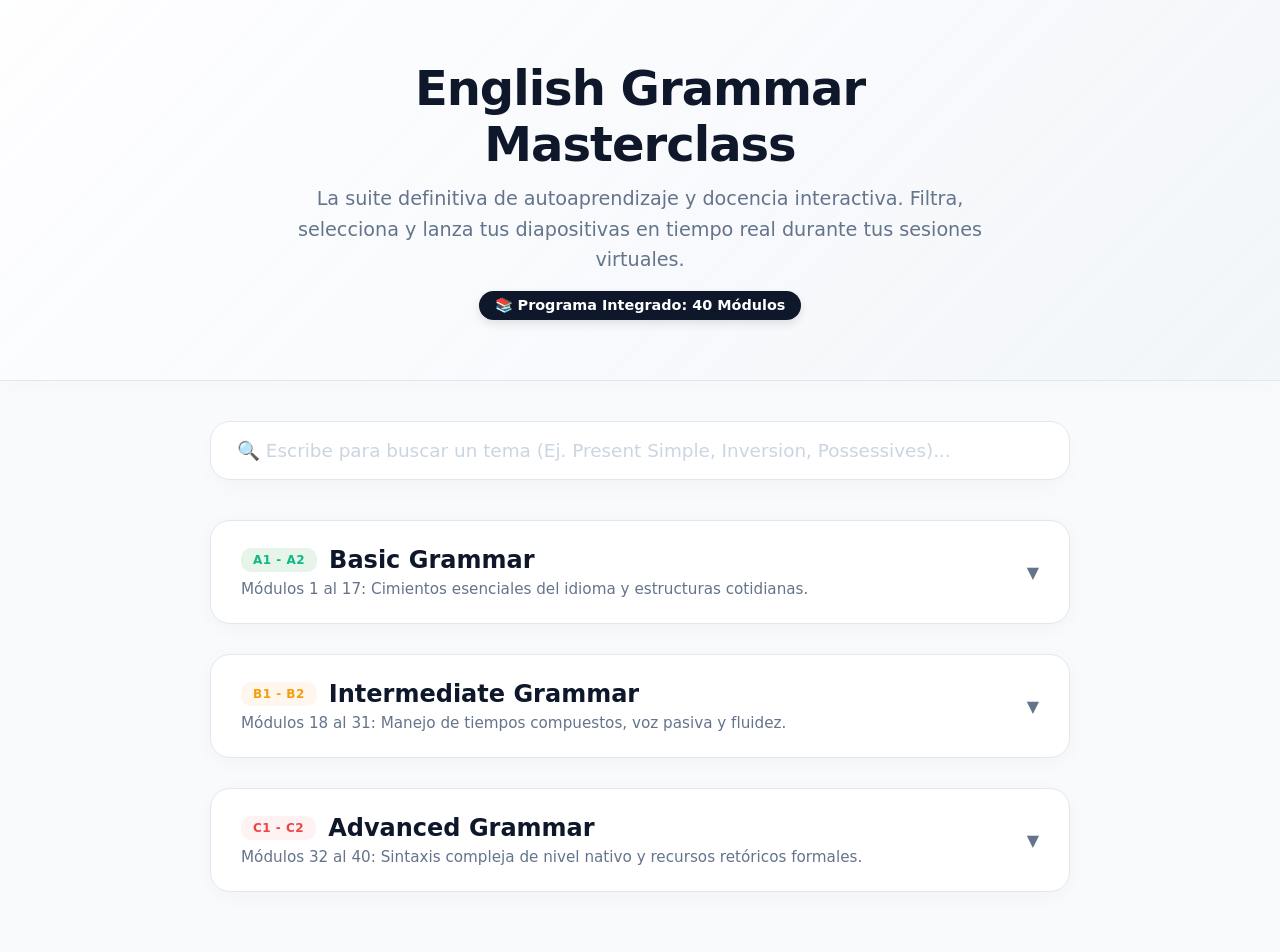
==== index.html @ cd83490f "Add files via upload" ====
<!DOCTYPE html>
<html lang="es">
<head>
  <meta charset="UTF-8">
  <meta name="viewport" content="width=device-width, initial-scale=1.0">
  <title>English Grammar Hub - Light UX Premium</title>
  <style>
    :root {
      --bg-body: #f8fafc;       /* Gris lino ultra claro */
      --bg-white: #ffffff;      /* Blanco puro */
      --text-main: #0f172a;     /* Azul noche profundo */
      --text-muted: #64748b;    /* Gris slate secundario */
      --accent-basic: #10b981;  /* Esmeralda */
      --accent-inter: #f59e0b;  /* Ámbar */
      --accent-advanced: #ef4444;/* Carmín */
      --border-color: #e2e8f0;  /* Separadores */
      --font: 'Segoe UI', system-ui, -apple-system, sans-serif;
      --radius-lg: 20px;
      --radius-sm: 10px;
      --transition: all 0.25s cubic-bezier(0.4, 0, 0.2, 1);
    }

    * { box-sizing: border-box; margin: 0; padding: 0; }
    body { 
      font-family: var(--font); 
      background-color: var(--bg-body); 
      color: var(--text-main); 
      padding-bottom: 60px;
      min-height: 100vh;
    }

    /* ---- HERO BANNER MODERNO ---- */
    .hero-banner {
      width: 100%;
      background: linear-gradient(135deg, rgba(255,255,255,0.9), rgba(241,245,249,0.8)), url('https://images.unsplash.com/photo-1456513080510-7bf3a84b82f8?q=80&w=1200') center/cover;
      padding: 60px 20px;
      display: flex;
      flex-direction: column;
      align-items: center;
      text-align: center;
      border-bottom: 1px solid var(--border-color);
      box-shadow: 0 4px 20px rgba(15, 23, 42, 0.02);
      margin-bottom: 40px;
    }
    .hero-content { max-width: 750px; position: relative; }
    .hero-content h1 { font-size: 3rem; font-weight: 800; color: #0f172a; letter-spacing: -1px; margin-bottom: 12px; }
    .hero-content p { color: var(--text-muted); font-size: 1.2rem; line-height: 1.6; }

    /* Contador de módulos */
    .badge-counter {
      display: inline-block;
      margin-top: 15px;
      background-color: var(--text-main);
      color: white;
      padding: 6px 16px;
      border-radius: 50px;
      font-size: 0.9rem;
      font-weight: 700;
      box-shadow: 0 4px 10px rgba(0,0,0,0.1);
    }
    
    /* ---- CAJA DE BÚSQUEDA UX ---- */
    .search-container { width: 100%; max-width: 900px; margin: 0 auto 40px auto; padding: 0 20px; }
    .search-input { 
      width: 100%; 
      padding: 18px 26px; 
      font-size: 1.15rem; 
      background-color: var(--bg-white); 
      border: 1px solid var(--border-color); 
      border-radius: var(--radius-lg); 
      color: var(--text-main); 
      font-family: var(--font); 
      transition: var(--transition); 
      box-shadow: 0 10px 25px -5px rgba(15, 23, 42, 0.03); 
    }
    .search-input:focus { 
      outline: none; 
      border-color: #2563eb; 
      box-shadow: 0 12px 30px -5px rgba(37, 99, 235, 0.15); 
    }
    .search-input::placeholder { color: #cbd5e1; }

    .hub-container { width: 100%; max-width: 900px; margin: 0 auto; padding: 0 20px; display: flex; flex-direction: column; gap: 30px; }
    
    /* ---- ACORDEONES PREMIUM ---- */
    .nivel-bloque { 
      background-color: var(--bg-white); 
      border-radius: var(--radius-lg); 
      overflow: hidden; 
      box-shadow: 0 4px 20px rgba(15, 23, 42, 0.03); 
      border: 1px solid var(--border-color); 
      transition: var(--transition); 
    }
    .nivel-bloque.hidden { display: none; }
    
    .nivel-header { padding: 25px 30px; cursor: pointer; display: flex; justify-content: space-between; align-items: center; user-select: none; }
    .nivel-header:hover { background-color: #fafafa; }
    
    .nivel-info h2 { font-size: 1.5rem; font-weight: 700; display: flex; align-items: center; gap: 12px; color: #0f172a; }
    .nivel-info p { color: var(--text-muted); font-size: 0.95rem; margin-top: 6px; }
    
    /* BADGES RESPONSIVE */
    .badge { padding: 5px 12px; border-radius: var(--radius-sm); font-size: 0.75rem; font-weight: 700; text-transform: uppercase; letter-spacing: 0.5px; }
    .badge.basic { background-color: #e6f4ea; color: var(--accent-basic); }
    .badge.inter { background-color: #fff7ed; color: var(--accent-inter); }
    .badge.advanced { background-color: #fef2f2; color: var(--accent-advanced); }
    
    .flecha-icon { font-size: 1rem; transition: var(--transition); color: var(--text-muted); font-weight: bold; }
    .nivel-bloque.activo { border-color: #cbd5e1; box-shadow: 0 12px 25px -5px rgba(15, 23, 42, 0.06); }
    .nivel-bloque.activo .flecha-icon { transform: rotate(180deg); color: var(--text-main); }
    
    .nivel-contenido { max-height: 0; overflow: hidden; transition: max-height 0.35s cubic-bezier(0.4, 0, 0.2, 1); background-color: #f8fafc; }

    /* ---- GRID INTERNA DE LECCIONES ---- */
    .grid-temas { padding: 30px; display: grid; grid-template-columns: 1fr 1fr; gap: 24px; }
    @media (max-width: 768px) { .grid-temas { grid-template-columns: 1fr; padding: 20px; } }
    
    .categoria-gramatica { background-color: var(--bg-white); padding: 22px; border-radius: var(--radius-lg); border-top: 4px solid var(--text-muted); border-left: 1px solid var(--border-color); border-right: 1px solid var(--border-color); border-bottom: 1px solid var(--border-color); }
    .categoria-gramatica.basic-border { border-top-color: var(--accent-basic); }
    .categoria-gramatica.inter-border { border-top-color: var(--accent-inter); }
    .categoria-gramatica.advanced-border { border-top-color: var(--accent-advanced); }
    .categoria-gramatica h3 { font-size: 1.15rem; margin-bottom: 15px; font-weight: 700; color: #1e293b; }

    .lista-lecciones { list-style: none; display: flex; flex-direction: column; gap: 10px; }
    
    /* BOTONES DE LANZAMIENTO ESTILO CLARO */
    .leccion-item { 
      background-color: #f1f5f9; 
      padding: 14px 18px; 
      border-radius: var(--radius-sm); 
      font-size: 0.95rem; 
      font-weight: 600;
      cursor: pointer; 
      display: flex; 
      justify-content: space-between; 
      align-items: center; 
      transition: var(--transition); 
      text-decoration: none; 
      color: var(--text-main); 
    }
    .leccion-item:hover { 
      background-color: #2563eb; 
      color: white; 
      transform: translateY(-2px); 
      box-shadow: 0 4px 12px rgba(37, 99, 235, 0.2); 
    }
    .leccion-item.hidden { display: none; }
    .leccion-item .play-btn { font-size: 0.75rem; text-transform: uppercase; letter-spacing: 0.5px; opacity: 0.7; }
    .leccion-item:hover .play-btn { opacity: 1; }
    
    .no-results { text-align: center; color: var(--text-muted); font-size: 1.15rem; margin-top: 30px; display: none; }
  </style>
</head>
<body>

  <!-- BANNER PRINCIPAL CON IMAGEN DE INTERNET -->
  <header class="hero-banner">
    <div class="hero-content">
      <h1>English Grammar Masterclass</h1>
      <p>La suite definitiva de autoaprendizaje y docencia interactiva. Filtra, selecciona y lanza tus diapositivas en tiempo real durante tus sesiones virtuales.</p>
      <div class="badge-counter">📚 Programa Integrado: 40 Módulos</div>
    </div>
  </header>

  <!-- BUSCADOR -->
  <div class="search-container">
    <input type="text" id="inputBuscador" class="search-input" placeholder="🔍 Escribe para buscar un tema (Ej. Present Simple, Inversion, Possessives)...">
  </div>

  <div id="msgNoResults" class="no-results">No se hallaron coincidencias en el catálogo del curso.</div>

  <main class="hub-container">
    
    <!-- BÁSICO -->
    <div class="nivel-bloque">
      <div class="nivel-header" onclick="toggleAcordeon(this)">
        <div class="nivel-info">
          <h2><span class="badge basic">A1 - A2</span> Basic Grammar</h2>
          <p>Módulos 1 al 17: Cimientos esenciales del idioma y estructuras cotidianas.</p>
        </div>
        <div class="flecha-icon">▼</div>
      </div>
      <div class="nivel-contenido">
        <div class="grid-temas">
          <div class="categoria-gramatica basic-border">
            <h3>Foundations & Structures</h3>
            <ul class="lista-lecciones">
              <a href="clase.html?tema=alphabet_numbers" class="leccion-item"><span>1. Alphabet & Numbers</span><span class="play-btn">Launch ▶</span></a>
              <a href="clase.html?tema=verb_to_be" class="leccion-item"><span>2. Verb To Be (Am/Is/Are)</span><span class="play-btn">Launch ▶</span></a>
              <a href="clase.html?tema=pronouns_subject_object" class="leccion-item"><span>3. Subject & Object Pronouns</span><span class="play-btn">Launch ▶</span></a>
              <a href="clase.html?tema=possessives" class="leccion-item"><span>4. Possessive Adj & Pronouns</span><span class="play-btn">Launch ▶</span></a>
              <a href="clase.html?tema=demonstratives" class="leccion-item"><span>5. Demonstratives</span><span class="play-btn">Launch ▶</span></a>
              <a href="clase.html?tema=nouns_plurals" class="leccion-item"><span>6. Nouns & Plurals</span><span class="play-btn">Launch ▶</span></a>
              <a href="clase.html?tema=there_is_are" class="leccion-item"><span>7. There is / There are</span><span class="play-btn">Launch ▶</span></a>
              <a href="clase.html?tema=articles_a_an_the" class="leccion-item"><span>8. Articles: A, An, The</span><span class="play-btn">Launch ▶</span></a>
            </ul>
          </div>
          <div class="categoria-gramatica basic-border">
            <h3>Tiempos de Rutina</h3>
            <ul class="lista-lecciones">
              <a href="clase.html?tema=present_simple" class="leccion-item"><span>9. Present Simple (Routines)</span><span class="play-btn">Launch ▶</span></a>
              <a href="clase.html?tema=adverbs_frequency" class="leccion-item"><span>10. Adverbs of Frequency</span><span class="play-btn">Launch ▶</span></a>
              <a href="clase.html?tema=present_continuous" class="leccion-item"><span>11. Present Continuous</span><span class="play-btn">Launch ▶</span></a>
              <a href="clase.html?tema=past_simple_regular" class="leccion-item"><span>12. Past Simple: Regular</span><span class="play-btn">Launch ▶</span></a>
              <a href="clase.html?tema=past_simple_irregular" class="leccion-item"><span>13. Past Simple: Irregular</span><span class="play-btn">Launch ▶</span></a>
              <a href="clase.html?tema=past_continuous" class="leccion-item"><span>14. Past Continuous</span><span class="play-btn">Launch ▶</span></a>
              <a href="clase.html?tema=future_will" class="leccion-item"><span>15. Future Simple (Will)</span><span class="play-btn">Launch ▶</span></a>
              <a href="clase.html?tema=future_going_to" class="leccion-item"><span>16. Future (Going to)</span><span class="play-btn">Launch ▶</span></a>
              <a href="clase.html?tema=modals_basic" class="leccion-item"><span>17. Basic Modals</span><span class="play-btn">Launch ▶</span></a>
            </ul>
          </div>
        </div>
      </div>
    </div>

    <!-- INTERMEDIO -->
    <div class="nivel-bloque">
      <div class="nivel-header" onclick="toggleAcordeon(this)">
        <div class="nivel-info">
          <h2><span class="badge inter">B1 - B2</span> Intermediate Grammar</h2>
          <p>Módulos 18 al 31: Manejo de tiempos compuestos, voz pasiva y fluidez.</p>
        </div>
        <div class="flecha-icon">▼</div>
      </div>
      <div class="nivel-contenido">
        <div class="grid-temas">
          <div class="categoria-gramatica inter-border">
            <h3>Tiempos Perfectos</h3>
            <ul class="lista-lecciones">
              <a href="clase.html?tema=present_perfect" class="leccion-item"><span>18. Present Perfect Simple</span><span class="play-btn">Launch ▶</span></a>
              <a href="clase.html?tema=present_perfect_continuous" class="leccion-item"><span>19. Present Perfect Continuous</span><span class="play-btn">Launch ▶</span></a>
              <a href="clase.html?tema=past_perfect" class="leccion-item"><span>20. Past Perfect Simple</span><span class="play-btn">Launch ▶</span></a>
              <a href="clase.html?tema=past_perfect_continuous" class="leccion-item"><span>21. Past Perfect Continuous</span><span class="play-btn">Launch ▶</span></a>
              <a href="clase.html?tema=future_continuous" class="leccion-item"><span>22. Future Continuous</span><span class="play-btn">Launch ▶</span></a>
              <a href="clase.html?tema=future_perfect" class="leccion-item"><span>23. Future Perfect Simple</span><span class="play-btn">Launch ▶</span></a>
            </ul>
          </div>
          <div class="categoria-gramatica inter-border">
            <h3>Cláusulas y Estructuras</h3>
            <ul class="lista-lecciones">
              <a href="clase.html?tema=conditionals_012" class="leccion-item"><span>24. Zero & First Conditionals</span><span class="play-btn">Launch ▶</span></a>
              <a href="clase.html?tema=conditional_2" class="leccion-item"><span>25. Second Conditional</span><span class="play-btn">Launch ▶</span></a>
              <a href="clase.html?tema=passive_voice" class="leccion-item"><span>26. Passive Voice Basics</span><span class="play-btn">Launch ▶</span></a>
              <a href="clase.html?tema=reported_speech" class="leccion-item"><span>27. Reported Speech</span><span class="play-btn">Launch ▶</span></a>
              <a href="clase.html?tema=relative_clauses" class="leccion-item"><span>28. Relative Clauses</span><span class="play-btn">Launch ▶</span></a>
              <a href="clase.html?tema=gerunds_infinitives" class="leccion-item"><span>29. Gerunds vs Infinitives</span><span class="play-btn">Launch ▶</span></a>
              <a href="clase.html?tema=modals_deduction" class="leccion-item"><span>30. Modals of Deduction</span><span class="play-btn">Launch ▶</span></a>
              <a href="clase.html?tema=phrasal_verbs_intro" class="leccion-item"><span>31. Phrasal Verbs Foundations</span><span class="play-btn">Launch ▶</span></a>
            </ul>
          </div>
        </div>
      </div>
    </div>

    <!-- AVANZADO -->
    <div class="nivel-bloque">
      <div class="nivel-header" onclick="toggleAcordeon(this)">
        <div class="nivel-info">
          <h2><span class="badge advanced">C1 - C2</span> Advanced Grammar</h2>
          <p>Módulos 32 al 40: Sintaxis compleja de nivel nativo y recursos retóricos formales.</p>
        </div>
        <div class="flecha-icon">▼</div>
      </div>
      <div class="nivel-contenido">
        <div class="grid-temas">
          <div class="categoria-gramatica advanced-border">
            <h3>Estilo & Énfasis</h3>
            <ul class="lista-lecciones">
              <a href="clase.html?tema=third_conditional" class="leccion-item"><span>32. Third Conditional</span><span class="play-btn">Launch ▶</span></a>
              <a href="clase.html?tema=mixed_conditionals" class="leccion-item"><span>33. Mixed Conditionals</span><span class="play-btn">Launch ▶</span></a>
              <a href="clase.html?tema=inversion" class="leccion-item"><span>34. Inversion Rules</span><span class="play-btn">Launch ▶</span></a>
              <a href="clase.html?tema=cleft_sentences" class="leccion-item"><span>35. Cleft Sentences</span><span class="play-btn">Launch ▶</span></a>
            </ul>
          </div>
          <div class="categoria-gramatica advanced-border">
            <h3>Refinamiento</h3>
            <ul class="lista-lecciones">
              <a href="clase.html?tema=subjunctive_mood" class="leccion-item"><span>36. The Subjunctive Mood</span><span class="play-btn">Launch ▶</span></a>
              <a href="clase.html?tema=participle_clauses" class="leccion-item"><span>37. Participle Clauses</span><span class="play-btn">Launch ▶</span></a>
              <a href="clase.html?tema=advanced_modals_perfect" class="leccion-item"><span>38. Perfect Modals</span><span class="play-btn">Launch ▶</span></a>
              <a href="clase.html?tema=ellipsis_substitution" class="leccion-item"><span>39. Ellipsis & Substitution</span><span class="play-btn">Launch ▶</span></a>
              <a href="clase.html?tema=discourse_markers" class="leccion-item"><span>40. Advanced Discourse Markers</span><span class="play-btn">Launch ▶</span></a>
            </ul>
          </div>
        </div>
      </div>
    </div>
  </main>

  <script>
    function toggleAcordeon(header) {
      const bloque = header.parentElement;
      const contenido = header.nextElementSibling;
      bloque.classList.toggle('activo');
      contenido.style.maxHeight = bloque.classList.contains('activo') ? contenido.scrollHeight + "px" : "0px";
    }

    // LÓGICA DE MARCAR EN GRIS SI YA FUE COMPLETADO
    document.addEventListener("DOMContentLoaded", () => {
      const lecciones = document.querySelectorAll('.leccion-item');
      lecciones.forEach(item => {
        // Obtenemos el ID del tema desde el enlace href
        const urlParams = new URLSearchParams(item.getAttribute('href').split('?')[1]);
        const temaId = urlParams.get('tema');
        
        // Si está guardado en LocalStorage como completado, lo ponemos gris
        if (localStorage.getItem(`completado_${temaId}`) === "true") {
          item.style.backgroundColor = "#e2e8f0"; // Gris claro
          item.style.color = "#94a3b8";           /* Texto atenuado */
          item.style.border = "1px dashed #cbd5e1";
          item.querySelector('.play-btn').innerText = "✓ Review";
        }
      });
    });

    // Buscador Predictivo
    const inputBuscador = document.getElementById('inputBuscador');
    const bloquesNivel = document.querySelectorAll('.nivel-bloque');
    const msgNoResults = document.getElementById('msgNoResults');

    inputBuscador.addEventListener('input', (e) => {
      const termino = e.target.value.toLowerCase().trim();
      let totalResultados = 0;

      bloquesNivel.forEach(bloque => {
        const contenido = bloque.querySelector('.nivel-contenido');
        const items = bloque.querySelectorAll('.leccion-item');
        let coincidencias = 0;

        items.forEach(leccion => {
          const texto = leccion.querySelector('span').innerText.toLowerCase();
          if (texto.includes(termino)) {
            leccion.classList.remove('hidden');
            coincidencias++;
            totalResultados++;
          } else {
            leccion.classList.add('hidden');
          }
        });

        if (termino !== "") {
          if (coincidencias > 0) {
            bloque.classList.remove('hidden');
            bloque.classList.add('activo');
            contenido.style.maxHeight = contenido.scrollHeight + "px";
          } else {
            bloque.classList.add('hidden');
          }
        } else {
          bloque.classList.remove('hidden', 'activo');
          contenido.style.maxHeight = "0px";
        }
      });
      msgNoResults.style.display = (totalResultados === 0 && termino !== "") ? "block" : "none";
    });
  </script>
</body>
</html>
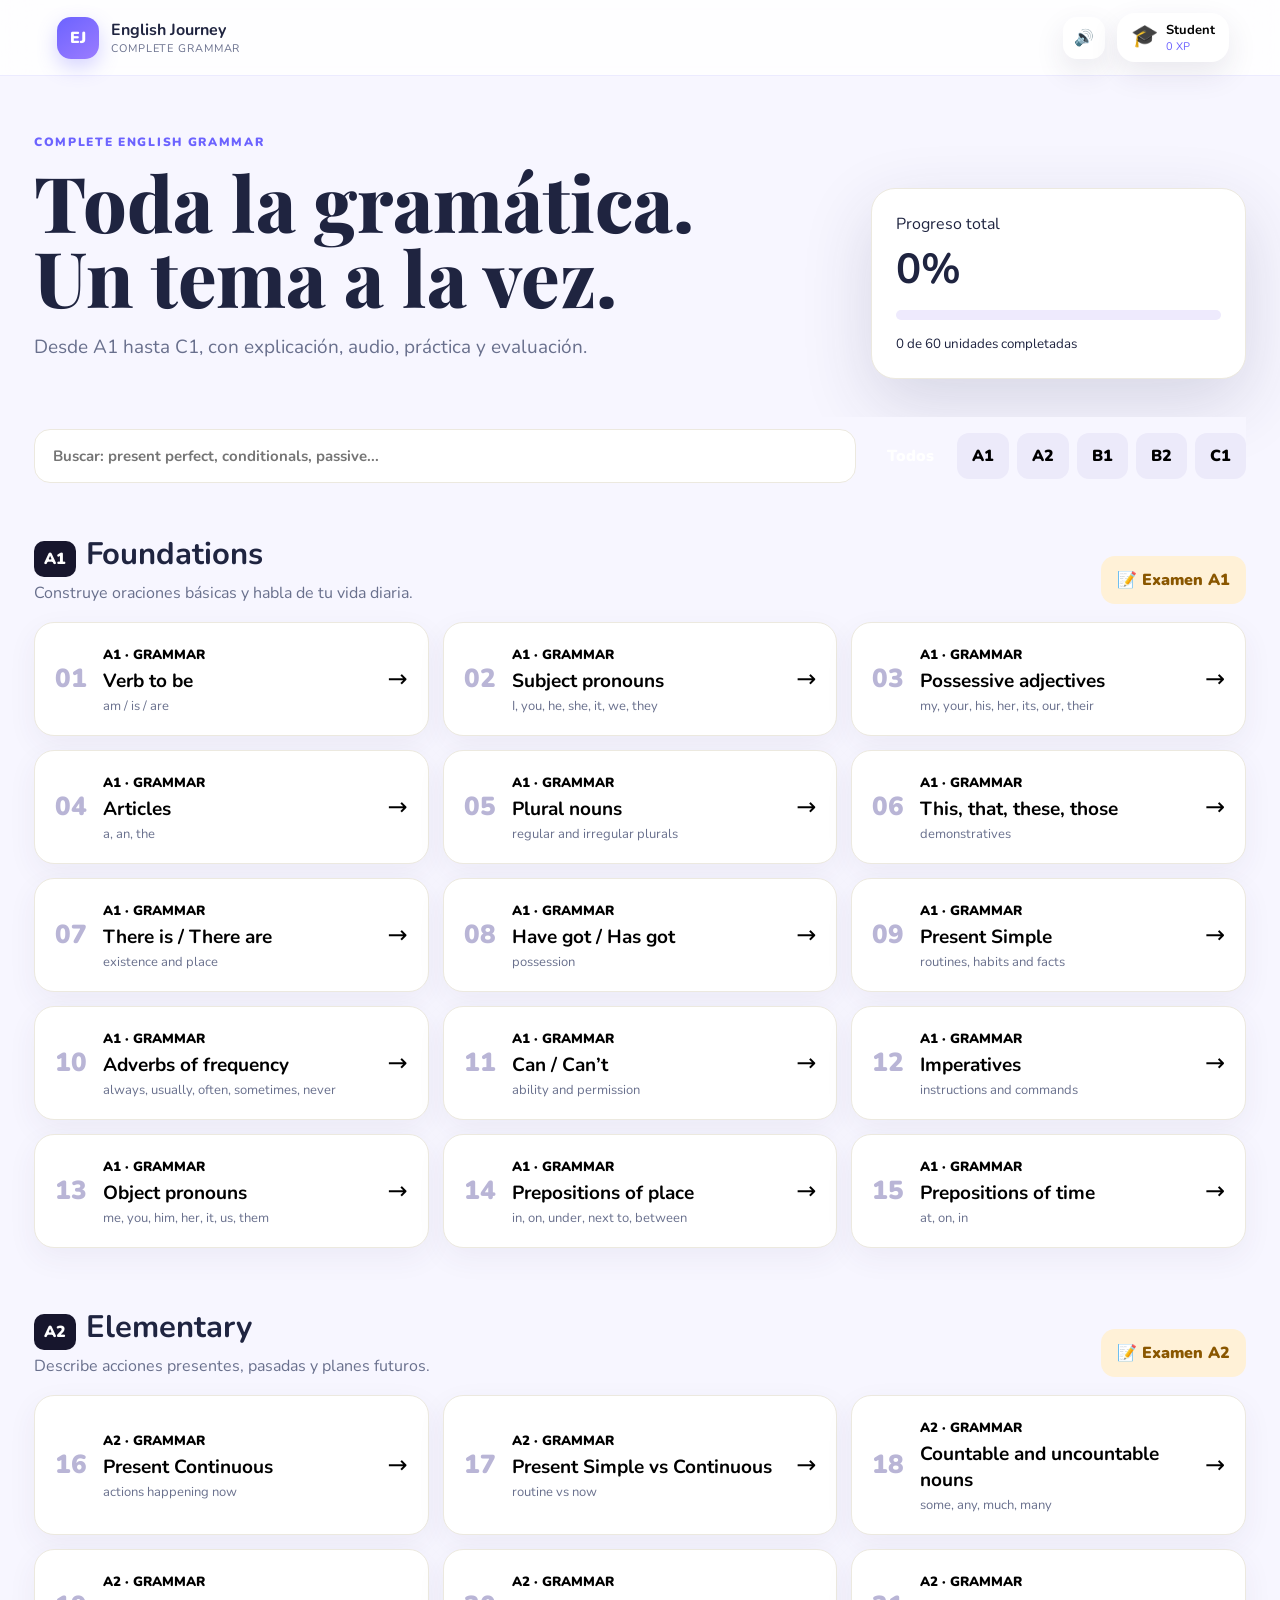
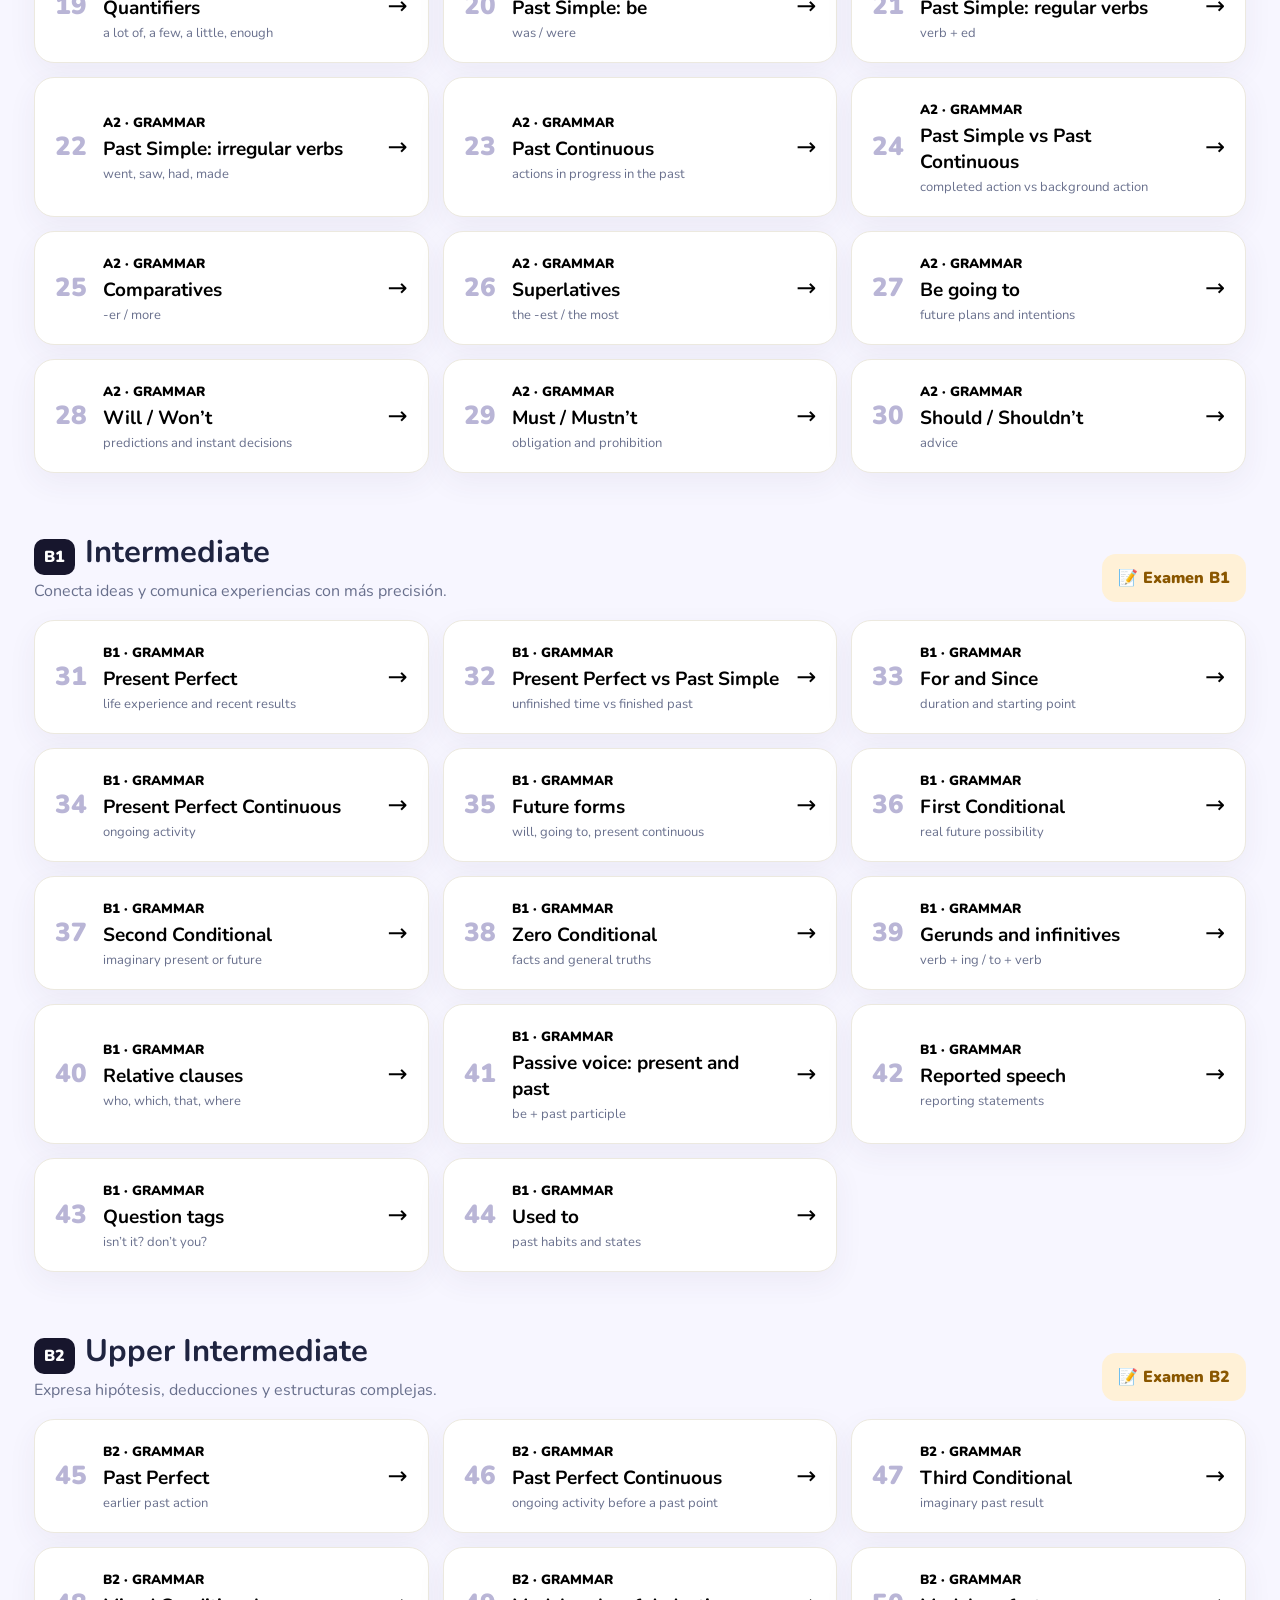
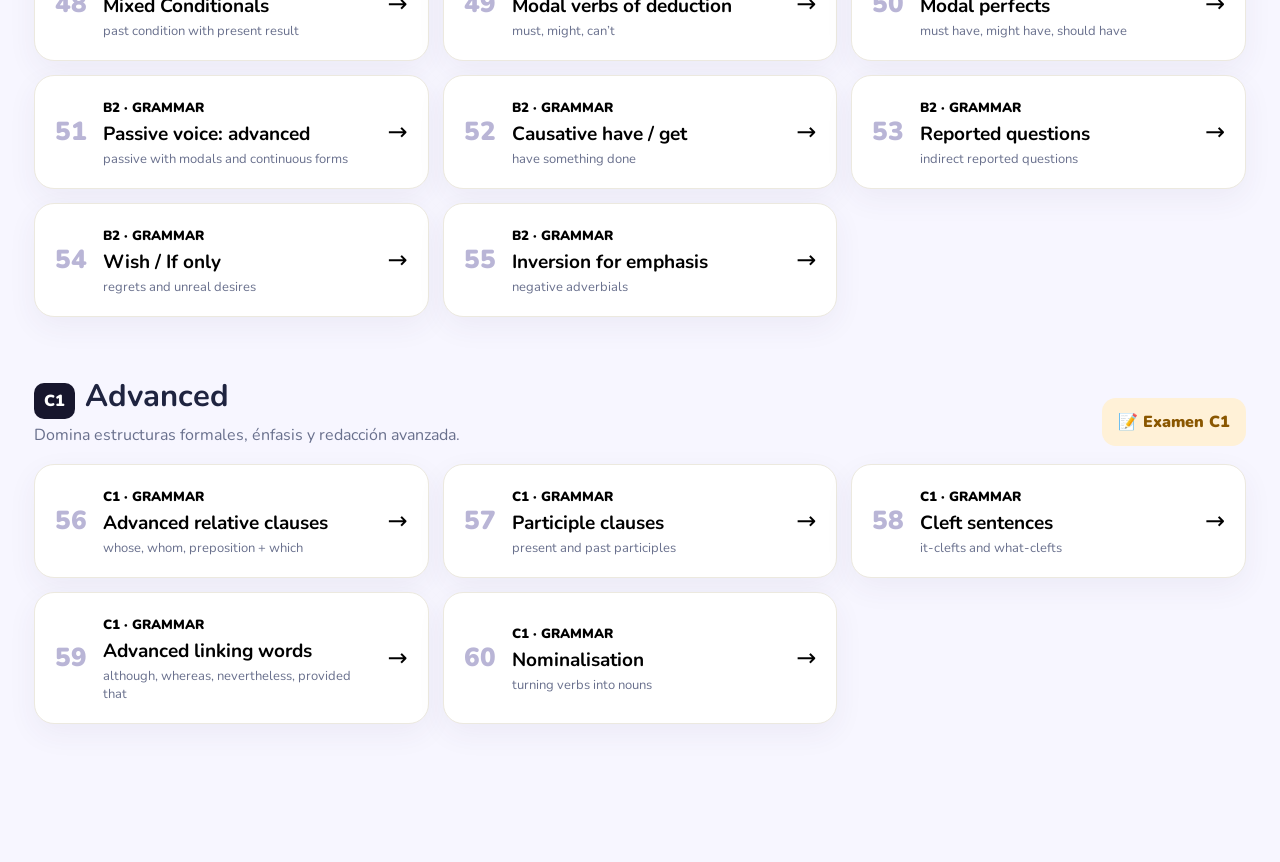
==== commit 471e711f: "Add files via upload" ====
--- a/index.html
+++ b/index.html
@@ -1,358 +1,7 @@
-<!DOCTYPE html>
-<html lang="es">
-<head>
-  <meta charset="UTF-8">
-  <meta name="viewport" content="width=device-width, initial-scale=1.0">
-  <title>English Grammar Hub - Light UX Premium</title>
-  <style>
-    :root {
-      --bg-body: #f8fafc;       /* Gris lino ultra claro */
-      --bg-white: #ffffff;      /* Blanco puro */
-      --text-main: #0f172a;     /* Azul noche profundo */
-      --text-muted: #64748b;    /* Gris slate secundario */
-      --accent-basic: #10b981;  /* Esmeralda */
-      --accent-inter: #f59e0b;  /* Ámbar */
-      --accent-advanced: #ef4444;/* Carmín */
-      --border-color: #e2e8f0;  /* Separadores */
-      --font: 'Segoe UI', system-ui, -apple-system, sans-serif;
-      --radius-lg: 20px;
-      --radius-sm: 10px;
-      --transition: all 0.25s cubic-bezier(0.4, 0, 0.2, 1);
-    }
-
-    * { box-sizing: border-box; margin: 0; padding: 0; }
-    body { 
-      font-family: var(--font); 
-      background-color: var(--bg-body); 
-      color: var(--text-main); 
-      padding-bottom: 60px;
-      min-height: 100vh;
-    }
-
-    /* ---- HERO BANNER MODERNO ---- */
-    .hero-banner {
-      width: 100%;
-      background: linear-gradient(135deg, rgba(255,255,255,0.9), rgba(241,245,249,0.8)), url('https://images.unsplash.com/photo-1456513080510-7bf3a84b82f8?q=80&w=1200') center/cover;
-      padding: 60px 20px;
-      display: flex;
-      flex-direction: column;
-      align-items: center;
-      text-align: center;
-      border-bottom: 1px solid var(--border-color);
-      box-shadow: 0 4px 20px rgba(15, 23, 42, 0.02);
-      margin-bottom: 40px;
-    }
-    .hero-content { max-width: 750px; position: relative; }
-    .hero-content h1 { font-size: 3rem; font-weight: 800; color: #0f172a; letter-spacing: -1px; margin-bottom: 12px; }
-    .hero-content p { color: var(--text-muted); font-size: 1.2rem; line-height: 1.6; }
-
-    /* Contador de módulos */
-    .badge-counter {
-      display: inline-block;
-      margin-top: 15px;
-      background-color: var(--text-main);
-      color: white;
-      padding: 6px 16px;
-      border-radius: 50px;
-      font-size: 0.9rem;
-      font-weight: 700;
-      box-shadow: 0 4px 10px rgba(0,0,0,0.1);
-    }
-    
-    /* ---- CAJA DE BÚSQUEDA UX ---- */
-    .search-container { width: 100%; max-width: 900px; margin: 0 auto 40px auto; padding: 0 20px; }
-    .search-input { 
-      width: 100%; 
-      padding: 18px 26px; 
-      font-size: 1.15rem; 
-      background-color: var(--bg-white); 
-      border: 1px solid var(--border-color); 
-      border-radius: var(--radius-lg); 
-      color: var(--text-main); 
-      font-family: var(--font); 
-      transition: var(--transition); 
-      box-shadow: 0 10px 25px -5px rgba(15, 23, 42, 0.03); 
-    }
-    .search-input:focus { 
-      outline: none; 
-      border-color: #2563eb; 
-      box-shadow: 0 12px 30px -5px rgba(37, 99, 235, 0.15); 
-    }
-    .search-input::placeholder { color: #cbd5e1; }
-
-    .hub-container { width: 100%; max-width: 900px; margin: 0 auto; padding: 0 20px; display: flex; flex-direction: column; gap: 30px; }
-    
-    /* ---- ACORDEONES PREMIUM ---- */
-    .nivel-bloque { 
-      background-color: var(--bg-white); 
-      border-radius: var(--radius-lg); 
-      overflow: hidden; 
-      box-shadow: 0 4px 20px rgba(15, 23, 42, 0.03); 
-      border: 1px solid var(--border-color); 
-      transition: var(--transition); 
-    }
-    .nivel-bloque.hidden { display: none; }
-    
-    .nivel-header { padding: 25px 30px; cursor: pointer; display: flex; justify-content: space-between; align-items: center; user-select: none; }
-    .nivel-header:hover { background-color: #fafafa; }
-    
-    .nivel-info h2 { font-size: 1.5rem; font-weight: 700; display: flex; align-items: center; gap: 12px; color: #0f172a; }
-    .nivel-info p { color: var(--text-muted); font-size: 0.95rem; margin-top: 6px; }
-    
-    /* BADGES RESPONSIVE */
-    .badge { padding: 5px 12px; border-radius: var(--radius-sm); font-size: 0.75rem; font-weight: 700; text-transform: uppercase; letter-spacing: 0.5px; }
-    .badge.basic { background-color: #e6f4ea; color: var(--accent-basic); }
-    .badge.inter { background-color: #fff7ed; color: var(--accent-inter); }
-    .badge.advanced { background-color: #fef2f2; color: var(--accent-advanced); }
-    
-    .flecha-icon { font-size: 1rem; transition: var(--transition); color: var(--text-muted); font-weight: bold; }
-    .nivel-bloque.activo { border-color: #cbd5e1; box-shadow: 0 12px 25px -5px rgba(15, 23, 42, 0.06); }
-    .nivel-bloque.activo .flecha-icon { transform: rotate(180deg); color: var(--text-main); }
-    
-    .nivel-contenido { max-height: 0; overflow: hidden; transition: max-height 0.35s cubic-bezier(0.4, 0, 0.2, 1); background-color: #f8fafc; }
-
-    /* ---- GRID INTERNA DE LECCIONES ---- */
-    .grid-temas { padding: 30px; display: grid; grid-template-columns: 1fr 1fr; gap: 24px; }
-    @media (max-width: 768px) { .grid-temas { grid-template-columns: 1fr; padding: 20px; } }
-    
-    .categoria-gramatica { background-color: var(--bg-white); padding: 22px; border-radius: var(--radius-lg); border-top: 4px solid var(--text-muted); border-left: 1px solid var(--border-color); border-right: 1px solid var(--border-color); border-bottom: 1px solid var(--border-color); }
-    .categoria-gramatica.basic-border { border-top-color: var(--accent-basic); }
-    .categoria-gramatica.inter-border { border-top-color: var(--accent-inter); }
-    .categoria-gramatica.advanced-border { border-top-color: var(--accent-advanced); }
-    .categoria-gramatica h3 { font-size: 1.15rem; margin-bottom: 15px; font-weight: 700; color: #1e293b; }
-
-    .lista-lecciones { list-style: none; display: flex; flex-direction: column; gap: 10px; }
-    
-    /* BOTONES DE LANZAMIENTO ESTILO CLARO */
-    .leccion-item { 
-      background-color: #f1f5f9; 
-      padding: 14px 18px; 
-      border-radius: var(--radius-sm); 
-      font-size: 0.95rem; 
-      font-weight: 600;
-      cursor: pointer; 
-      display: flex; 
-      justify-content: space-between; 
-      align-items: center; 
-      transition: var(--transition); 
-      text-decoration: none; 
-      color: var(--text-main); 
-    }
-    .leccion-item:hover { 
-      background-color: #2563eb; 
-      color: white; 
-      transform: translateY(-2px); 
-      box-shadow: 0 4px 12px rgba(37, 99, 235, 0.2); 
-    }
-    .leccion-item.hidden { display: none; }
-    .leccion-item .play-btn { font-size: 0.75rem; text-transform: uppercase; letter-spacing: 0.5px; opacity: 0.7; }
-    .leccion-item:hover .play-btn { opacity: 1; }
-    
-    .no-results { text-align: center; color: var(--text-muted); font-size: 1.15rem; margin-top: 30px; display: none; }
-  </style>
-</head>
-<body>
-
-  <!-- BANNER PRINCIPAL CON IMAGEN DE INTERNET -->
-  <header class="hero-banner">
-    <div class="hero-content">
-      <h1>English Grammar Masterclass</h1>
-      <p>La suite definitiva de autoaprendizaje y docencia interactiva. Filtra, selecciona y lanza tus diapositivas en tiempo real durante tus sesiones virtuales.</p>
-      <div class="badge-counter">📚 Programa Integrado: 40 Módulos</div>
-    </div>
-  </header>
-
-  <!-- BUSCADOR -->
-  <div class="search-container">
-    <input type="text" id="inputBuscador" class="search-input" placeholder="🔍 Escribe para buscar un tema (Ej. Present Simple, Inversion, Possessives)...">
-  </div>
-
-  <div id="msgNoResults" class="no-results">No se hallaron coincidencias en el catálogo del curso.</div>
-
-  <main class="hub-container">
-    
-    <!-- BÁSICO -->
-    <div class="nivel-bloque">
-      <div class="nivel-header" onclick="toggleAcordeon(this)">
-        <div class="nivel-info">
-          <h2><span class="badge basic">A1 - A2</span> Basic Grammar</h2>
-          <p>Módulos 1 al 17: Cimientos esenciales del idioma y estructuras cotidianas.</p>
-        </div>
-        <div class="flecha-icon">▼</div>
-      </div>
-      <div class="nivel-contenido">
-        <div class="grid-temas">
-          <div class="categoria-gramatica basic-border">
-            <h3>Foundations & Structures</h3>
-            <ul class="lista-lecciones">
-              <a href="clase.html?tema=alphabet_numbers" class="leccion-item"><span>1. Alphabet & Numbers</span><span class="play-btn">Launch ▶</span></a>
-              <a href="clase.html?tema=verb_to_be" class="leccion-item"><span>2. Verb To Be (Am/Is/Are)</span><span class="play-btn">Launch ▶</span></a>
-              <a href="clase.html?tema=pronouns_subject_object" class="leccion-item"><span>3. Subject & Object Pronouns</span><span class="play-btn">Launch ▶</span></a>
-              <a href="clase.html?tema=possessives" class="leccion-item"><span>4. Possessive Adj & Pronouns</span><span class="play-btn">Launch ▶</span></a>
-              <a href="clase.html?tema=demonstratives" class="leccion-item"><span>5. Demonstratives</span><span class="play-btn">Launch ▶</span></a>
-              <a href="clase.html?tema=nouns_plurals" class="leccion-item"><span>6. Nouns & Plurals</span><span class="play-btn">Launch ▶</span></a>
-              <a href="clase.html?tema=there_is_are" class="leccion-item"><span>7. There is / There are</span><span class="play-btn">Launch ▶</span></a>
-              <a href="clase.html?tema=articles_a_an_the" class="leccion-item"><span>8. Articles: A, An, The</span><span class="play-btn">Launch ▶</span></a>
-            </ul>
-          </div>
-          <div class="categoria-gramatica basic-border">
-            <h3>Tiempos de Rutina</h3>
-            <ul class="lista-lecciones">
-              <a href="clase.html?tema=present_simple" class="leccion-item"><span>9. Present Simple (Routines)</span><span class="play-btn">Launch ▶</span></a>
-              <a href="clase.html?tema=adverbs_frequency" class="leccion-item"><span>10. Adverbs of Frequency</span><span class="play-btn">Launch ▶</span></a>
-              <a href="clase.html?tema=present_continuous" class="leccion-item"><span>11. Present Continuous</span><span class="play-btn">Launch ▶</span></a>
-              <a href="clase.html?tema=past_simple_regular" class="leccion-item"><span>12. Past Simple: Regular</span><span class="play-btn">Launch ▶</span></a>
-              <a href="clase.html?tema=past_simple_irregular" class="leccion-item"><span>13. Past Simple: Irregular</span><span class="play-btn">Launch ▶</span></a>
-              <a href="clase.html?tema=past_continuous" class="leccion-item"><span>14. Past Continuous</span><span class="play-btn">Launch ▶</span></a>
-              <a href="clase.html?tema=future_will" class="leccion-item"><span>15. Future Simple (Will)</span><span class="play-btn">Launch ▶</span></a>
-              <a href="clase.html?tema=future_going_to" class="leccion-item"><span>16. Future (Going to)</span><span class="play-btn">Launch ▶</span></a>
-              <a href="clase.html?tema=modals_basic" class="leccion-item"><span>17. Basic Modals</span><span class="play-btn">Launch ▶</span></a>
-            </ul>
-          </div>
-        </div>
-      </div>
-    </div>
-
-    <!-- INTERMEDIO -->
-    <div class="nivel-bloque">
-      <div class="nivel-header" onclick="toggleAcordeon(this)">
-        <div class="nivel-info">
-          <h2><span class="badge inter">B1 - B2</span> Intermediate Grammar</h2>
-          <p>Módulos 18 al 31: Manejo de tiempos compuestos, voz pasiva y fluidez.</p>
-        </div>
-        <div class="flecha-icon">▼</div>
-      </div>
-      <div class="nivel-contenido">
-        <div class="grid-temas">
-          <div class="categoria-gramatica inter-border">
-            <h3>Tiempos Perfectos</h3>
-            <ul class="lista-lecciones">
-              <a href="clase.html?tema=present_perfect" class="leccion-item"><span>18. Present Perfect Simple</span><span class="play-btn">Launch ▶</span></a>
-              <a href="clase.html?tema=present_perfect_continuous" class="leccion-item"><span>19. Present Perfect Continuous</span><span class="play-btn">Launch ▶</span></a>
-              <a href="clase.html?tema=past_perfect" class="leccion-item"><span>20. Past Perfect Simple</span><span class="play-btn">Launch ▶</span></a>
-              <a href="clase.html?tema=past_perfect_continuous" class="leccion-item"><span>21. Past Perfect Continuous</span><span class="play-btn">Launch ▶</span></a>
-              <a href="clase.html?tema=future_continuous" class="leccion-item"><span>22. Future Continuous</span><span class="play-btn">Launch ▶</span></a>
-              <a href="clase.html?tema=future_perfect" class="leccion-item"><span>23. Future Perfect Simple</span><span class="play-btn">Launch ▶</span></a>
-            </ul>
-          </div>
-          <div class="categoria-gramatica inter-border">
-            <h3>Cláusulas y Estructuras</h3>
-            <ul class="lista-lecciones">
-              <a href="clase.html?tema=conditionals_012" class="leccion-item"><span>24. Zero & First Conditionals</span><span class="play-btn">Launch ▶</span></a>
-              <a href="clase.html?tema=conditional_2" class="leccion-item"><span>25. Second Conditional</span><span class="play-btn">Launch ▶</span></a>
-              <a href="clase.html?tema=passive_voice" class="leccion-item"><span>26. Passive Voice Basics</span><span class="play-btn">Launch ▶</span></a>
-              <a href="clase.html?tema=reported_speech" class="leccion-item"><span>27. Reported Speech</span><span class="play-btn">Launch ▶</span></a>
-              <a href="clase.html?tema=relative_clauses" class="leccion-item"><span>28. Relative Clauses</span><span class="play-btn">Launch ▶</span></a>
-              <a href="clase.html?tema=gerunds_infinitives" class="leccion-item"><span>29. Gerunds vs Infinitives</span><span class="play-btn">Launch ▶</span></a>
-              <a href="clase.html?tema=modals_deduction" class="leccion-item"><span>30. Modals of Deduction</span><span class="play-btn">Launch ▶</span></a>
-              <a href="clase.html?tema=phrasal_verbs_intro" class="leccion-item"><span>31. Phrasal Verbs Foundations</span><span class="play-btn">Launch ▶</span></a>
-            </ul>
-          </div>
-        </div>
-      </div>
-    </div>
-
-    <!-- AVANZADO -->
-    <div class="nivel-bloque">
-      <div class="nivel-header" onclick="toggleAcordeon(this)">
-        <div class="nivel-info">
-          <h2><span class="badge advanced">C1 - C2</span> Advanced Grammar</h2>
-          <p>Módulos 32 al 40: Sintaxis compleja de nivel nativo y recursos retóricos formales.</p>
-        </div>
-        <div class="flecha-icon">▼</div>
-      </div>
-      <div class="nivel-contenido">
-        <div class="grid-temas">
-          <div class="categoria-gramatica advanced-border">
-            <h3>Estilo & Énfasis</h3>
-            <ul class="lista-lecciones">
-              <a href="clase.html?tema=third_conditional" class="leccion-item"><span>32. Third Conditional</span><span class="play-btn">Launch ▶</span></a>
-              <a href="clase.html?tema=mixed_conditionals" class="leccion-item"><span>33. Mixed Conditionals</span><span class="play-btn">Launch ▶</span></a>
-              <a href="clase.html?tema=inversion" class="leccion-item"><span>34. Inversion Rules</span><span class="play-btn">Launch ▶</span></a>
-              <a href="clase.html?tema=cleft_sentences" class="leccion-item"><span>35. Cleft Sentences</span><span class="play-btn">Launch ▶</span></a>
-            </ul>
-          </div>
-          <div class="categoria-gramatica advanced-border">
-            <h3>Refinamiento</h3>
-            <ul class="lista-lecciones">
-              <a href="clase.html?tema=subjunctive_mood" class="leccion-item"><span>36. The Subjunctive Mood</span><span class="play-btn">Launch ▶</span></a>
-              <a href="clase.html?tema=participle_clauses" class="leccion-item"><span>37. Participle Clauses</span><span class="play-btn">Launch ▶</span></a>
-              <a href="clase.html?tema=advanced_modals_perfect" class="leccion-item"><span>38. Perfect Modals</span><span class="play-btn">Launch ▶</span></a>
-              <a href="clase.html?tema=ellipsis_substitution" class="leccion-item"><span>39. Ellipsis & Substitution</span><span class="play-btn">Launch ▶</span></a>
-              <a href="clase.html?tema=discourse_markers" class="leccion-item"><span>40. Advanced Discourse Markers</span><span class="play-btn">Launch ▶</span></a>
-            </ul>
-          </div>
-        </div>
-      </div>
-    </div>
-  </main>
-
-  <script>
-    function toggleAcordeon(header) {
-      const bloque = header.parentElement;
-      const contenido = header.nextElementSibling;
-      bloque.classList.toggle('activo');
-      contenido.style.maxHeight = bloque.classList.contains('activo') ? contenido.scrollHeight + "px" : "0px";
-    }
-
-    // LÓGICA DE MARCAR EN GRIS SI YA FUE COMPLETADO
-    document.addEventListener("DOMContentLoaded", () => {
-      const lecciones = document.querySelectorAll('.leccion-item');
-      lecciones.forEach(item => {
-        // Obtenemos el ID del tema desde el enlace href
-        const urlParams = new URLSearchParams(item.getAttribute('href').split('?')[1]);
-        const temaId = urlParams.get('tema');
-        
-        // Si está guardado en LocalStorage como completado, lo ponemos gris
-        if (localStorage.getItem(`completado_${temaId}`) === "true") {
-          item.style.backgroundColor = "#e2e8f0"; // Gris claro
-          item.style.color = "#94a3b8";           /* Texto atenuado */
-          item.style.border = "1px dashed #cbd5e1";
-          item.querySelector('.play-btn').innerText = "✓ Review";
-        }
-      });
-    });
-
-    // Buscador Predictivo
-    const inputBuscador = document.getElementById('inputBuscador');
-    const bloquesNivel = document.querySelectorAll('.nivel-bloque');
-    const msgNoResults = document.getElementById('msgNoResults');
-
-    inputBuscador.addEventListener('input', (e) => {
-      const termino = e.target.value.toLowerCase().trim();
-      let totalResultados = 0;
-
-      bloquesNivel.forEach(bloque => {
-        const contenido = bloque.querySelector('.nivel-contenido');
-        const items = bloque.querySelectorAll('.leccion-item');
-        let coincidencias = 0;
-
-        items.forEach(leccion => {
-          const texto = leccion.querySelector('span').innerText.toLowerCase();
-          if (texto.includes(termino)) {
-            leccion.classList.remove('hidden');
-            coincidencias++;
-            totalResultados++;
-          } else {
-            leccion.classList.add('hidden');
-          }
-        });
-
-        if (termino !== "") {
-          if (coincidencias > 0) {
-            bloque.classList.remove('hidden');
-            bloque.classList.add('activo');
-            contenido.style.maxHeight = contenido.scrollHeight + "px";
-          } else {
-            bloque.classList.add('hidden');
-          }
-        } else {
-          bloque.classList.remove('hidden', 'activo');
-          contenido.style.maxHeight = "0px";
-        }
-      });
-      msgNoResults.style.display = (totalResultados === 0 && termino !== "") ? "block" : "none";
-    });
-  </script>
-</body>
-</html>+<!doctype html><html lang="es"><head><meta charset="utf-8"><meta name="viewport" content="width=device-width,initial-scale=1"><meta name="theme-color" content="#6c63ff"><title>English Journey — Complete Grammar</title><link rel="preconnect" href="https://fonts.googleapis.com"><link rel="preconnect" href="https://fonts.gstatic.com" crossorigin><link href="https://fonts.googleapis.com/css2?family=Nunito:wght@400;600;700;800;900&family=Playfair+Display:wght@700;800&display=swap" rel="stylesheet"><link rel="stylesheet" href="css/styles.css"></head><body>
+<header class="topbar"><button class="brand" id="brandHome"><span class="brand-mark">EJ</span><span><strong>English Journey</strong><small>Complete Grammar</small></span></button><div class="top-actions"><button class="icon-btn" id="soundToggle">🔊</button><button class="profile-chip"><span>🎓</span><b>Student</b><small id="xpText">0 XP</small></button></div></header>
+<main>
+<section id="catalogView" class="catalog-view"><div class="catalog-hero"><div><span class="eyebrow">COMPLETE ENGLISH GRAMMAR</span><h1>Toda la gramática.<br><em>Un tema a la vez.</em></h1><p>Desde A1 hasta C1, con explicación, audio, práctica y evaluación.</p></div><div class="overall-card"><span>Progreso total</span><strong id="overallPercent">0%</strong><div class="progress-track"><span id="overallBar"></span></div><small id="overallText">0 unidades completadas</small></div></div><div class="catalog-tools"><input id="searchUnits" placeholder="Buscar: present perfect, conditionals, passive..."><div id="levelFilters" class="filter-row"></div></div><div id="courseIndex"></div></section>
+<section id="bookView" class="book-view hidden"><aside class="book-sidebar" id="sidebar"><div class="side-head"><span class="eyebrow">LESSON CONTENTS</span><button class="icon-btn mobile-only" id="closeSidebar">✕</button></div><h3 id="sideUnitTitle"></h3><div class="side-progress"><span id="sideProgressBar"></span></div><nav id="chapterList"></nav><button class="back-home" id="backCatalog">← Índice completo</button></aside><div class="reader-area"><div class="reader-toolbar"><button class="icon-btn mobile-only" id="openSidebar">☰</button><div><span class="eyebrow" id="pageChapter"></span><strong id="pageTitleTop"></strong></div><div class="page-count"><span id="pageCurrent">1</span> / <span id="pageTotal">10</span></div></div><div class="book-stage"><div class="book"><article class="page page-left" id="leftPage"></article><div class="spine"></div><article class="page page-right" id="rightPage"></article></div></div><div class="reader-controls"><button class="nav-btn" id="prevBtn">← Previous</button><div class="dots" id="pageDots"></div><button class="nav-btn primary" id="nextBtn">Next →</button></div></div></section>
+<section id="examView" class="exam-view hidden"><div class="exam-shell"><button class="back-link" id="backFromExam">← Volver al índice</button><span class="eyebrow" id="examLevelLabel"></span><h1 id="examTitle"></h1><p id="examIntro"></p><div id="examQuestions"></div><button class="primary-btn" id="submitExam">Calificar evaluación</button><div id="examResult" class="exam-result"></div></div></section>
+</main><div class="toast" id="toast"></div><script src="js/content.js"></script><script src="js/app.js"></script></body></html>
--- a/css/styles.css
+++ b/css/styles.css
@@ -0,0 +1,40 @@
+:root{
+  --ink:#1f2440;--muted:#69708d;--paper:#fffdf8;--line:#ece9df;--violet:#6c63ff;--violet-2:#8b84ff;
+  --mint:#dff8ea;--peach:#ffe8d9;--sky:#e8f2ff;--yellow:#fff4c7;--danger:#ff6b6b;--success:#2fb477;
+  --shadow:0 24px 70px rgba(46,42,89,.16);--soft:0 12px 30px rgba(46,42,89,.10);
+}
+*{box-sizing:border-box} html{scroll-behavior:smooth} body{margin:0;font-family:Nunito,system-ui,sans-serif;color:var(--ink);background:#f4f2ff;min-height:100vh}
+button,input,textarea{font:inherit}.hidden{display:none!important}.mobile-only{display:none}
+.app-shell{min-height:100vh;background:radial-gradient(circle at 10% 10%,#fff 0,#f4f2ff 42%,#ece9ff 100%)}
+.topbar{height:76px;display:flex;align-items:center;justify-content:space-between;padding:0 4vw;border-bottom:1px solid rgba(108,99,255,.12);background:rgba(255,255,255,.82);backdrop-filter:blur(18px);position:sticky;top:0;z-index:20}
+.brand{display:flex;gap:12px;align-items:center;color:inherit;text-decoration:none}.brand-mark{width:42px;height:42px;border-radius:14px;background:linear-gradient(145deg,var(--violet),#9b7cff);color:white;display:grid;place-items:center;font-weight:900;box-shadow:0 8px 20px rgba(108,99,255,.28)}.brand strong,.brand small{display:block}.brand small{color:var(--muted);font-size:11px;letter-spacing:.08em;text-transform:uppercase}
+.top-actions{display:flex;gap:12px;align-items:center}.icon-btn{border:0;background:white;border-radius:14px;width:42px;height:42px;cursor:pointer;box-shadow:var(--soft)}.profile-chip{border:0;background:white;border-radius:18px;padding:8px 14px;display:grid;grid-template-columns:auto auto;column-gap:8px;cursor:pointer;box-shadow:var(--soft)}.profile-chip span{grid-row:1/3;font-size:22px}.profile-chip b{font-size:13px;text-align:left}.profile-chip small{font-size:11px;color:var(--violet);text-align:left}
+.hero{min-height:calc(100vh - 76px);display:grid;grid-template-columns:1.05fr .95fr;gap:5vw;align-items:center;padding:5vw 8vw}.eyebrow{font-size:12px;letter-spacing:.14em;font-weight:900;color:var(--violet)}.hero h1{font-family:"Playfair Display",serif;font-size:clamp(48px,6vw,88px);line-height:.98;margin:16px 0 20px}.hero h1 em{color:var(--violet);font-style:normal}.hero-copy>p{font-size:18px;line-height:1.7;color:var(--muted);max-width:580px}.hero-actions{display:flex;gap:14px;flex-wrap:wrap;margin:30px 0}.primary-btn,.secondary-btn,.nav-btn{border:0;border-radius:16px;padding:15px 22px;font-weight:900;cursor:pointer;transition:.2s}.primary-btn,.nav-btn.primary{background:linear-gradient(135deg,var(--violet),var(--violet-2));color:white;box-shadow:0 12px 28px rgba(108,99,255,.28)}.secondary-btn,.nav-btn{background:white;color:var(--ink);box-shadow:var(--soft)}button:hover{transform:translateY(-2px)}
+.progress-card{background:white;padding:20px;border-radius:22px;max-width:520px;box-shadow:var(--soft)}.progress-card>div:first-child{display:flex;justify-content:space-between}.progress-track,.side-progress{height:10px;background:#eeeafd;border-radius:999px;overflow:hidden;margin:12px 0}.progress-track span,.side-progress span{display:block;height:100%;width:0;background:linear-gradient(90deg,var(--violet),#b388ff);border-radius:inherit;transition:.4s}.progress-card small{color:var(--muted)}
+.hero-book{position:relative;display:grid;place-items:center;min-height:560px}.cover-preview{width:min(360px,80%);aspect-ratio:.72;background:linear-gradient(160deg,#6c63ff,#8d69ff 58%,#b38bff);border-radius:18px 34px 34px 18px;padding:42px;color:white;box-shadow:0 40px 80px rgba(75,61,170,.35);transform:rotate(3deg);position:relative;overflow:hidden}.cover-preview:after{content:"";position:absolute;inset:0;background:radial-gradient(circle at 75% 18%,rgba(255,255,255,.26),transparent 28%)}.cover-stripe{position:absolute;left:0;top:0;bottom:0;width:16px;background:rgba(0,0,0,.12)}.cover-kicker{font-size:12px;letter-spacing:.2em;font-weight:900}.cover-preview h2{font-family:"Playfair Display",serif;font-size:62px;line-height:.92;margin:90px 0 8px}.cover-preview p{font-size:20px}.cover-characters{font-size:52px;position:absolute;bottom:28px;right:28px}.floating-card{position:absolute;background:white;padding:15px 20px;border-radius:18px;box-shadow:var(--soft);font-weight:900;z-index:2}.card-a{top:60px;left:0;transform:rotate(-8deg)}.card-b{bottom:80px;right:0;transform:rotate(6deg)}
+.book-view{display:grid;grid-template-columns:270px 1fr;min-height:calc(100vh - 76px)}.book-sidebar{padding:32px 22px;background:#211f3f;color:white;position:sticky;top:76px;height:calc(100vh - 76px);overflow:auto}.side-head{display:flex;justify-content:space-between}.book-sidebar .eyebrow{color:#bdb8ff}.book-sidebar h3{font-family:"Playfair Display",serif;font-size:28px;margin:12px 0}.book-sidebar nav{display:grid;gap:7px;margin-top:20px}.chapter-btn{border:0;background:transparent;color:#c9c7dc;text-align:left;padding:11px 12px;border-radius:12px;cursor:pointer}.chapter-btn.active,.chapter-btn:hover{background:rgba(255,255,255,.1);color:white}.back-home{position:sticky;bottom:0;width:100%;border:0;padding:13px;border-radius:13px;background:white;color:#211f3f;font-weight:900;cursor:pointer;margin-top:24px}
+.reader-area{padding:24px 3vw 34px;min-width:0}.reader-toolbar{display:flex;align-items:center;justify-content:space-between;max-width:1180px;margin:0 auto 18px}.reader-toolbar>div:first-of-type{display:grid}.reader-toolbar strong{font-size:18px}.page-count{background:white;border-radius:12px;padding:9px 13px;font-weight:900;box-shadow:var(--soft)}
+.book-stage{perspective:1800px;max-width:1180px;margin:auto}.book{position:relative;display:grid;grid-template-columns:1fr 1fr;min-height:650px;background:#d6d1c5;border-radius:12px;box-shadow:var(--shadow);transform-style:preserve-3d}.page{background:var(--paper);padding:48px;overflow:auto;position:relative}.page-left{border-radius:12px 0 0 12px;background:linear-gradient(90deg,#fffdf8 0,#fffdf8 92%,#f1eee5 100%)}.page-right{border-radius:0 12px 12px 0;background:linear-gradient(90deg,#f1eee5 0,#fffdf8 8%,#fffdf8 100%)}.spine{position:absolute;left:50%;top:0;bottom:0;width:2px;background:rgba(78,67,49,.18);z-index:3;box-shadow:0 0 16px rgba(0,0,0,.12)}.page.turning{animation:pageTurn .42s ease}@keyframes pageTurn{0%{transform:rotateY(0);opacity:1}50%{transform:rotateY(-7deg);opacity:.55}100%{transform:rotateY(0);opacity:1}}
+.reader-controls{max-width:1180px;margin:20px auto 0;display:flex;align-items:center;justify-content:space-between;gap:16px}.dots{display:flex;gap:5px;flex-wrap:wrap;justify-content:center}.dot{width:8px;height:8px;border-radius:99px;background:#cbc7df}.dot.active{width:24px;background:var(--violet)}
+/* content */
+.page-inner{height:100%;display:flex;flex-direction:column}.page-tag{font-size:12px;font-weight:900;letter-spacing:.14em;color:var(--violet)}.page h2{font-family:"Playfair Display",serif;font-size:clamp(34px,4vw,58px);line-height:1.02;margin:12px 0 18px}.page h3{font-size:25px;margin:12px 0}.lead{font-size:20px;line-height:1.65;color:var(--muted)}.translation{background:var(--sky);border-radius:16px;padding:14px 16px;color:#38506d;margin-top:12px}.example{font-size:24px;font-weight:900;background:white;border:2px solid var(--line);border-radius:18px;padding:18px 20px;margin:12px 0}.subject{color:#4867ff}.verb{color:#16a06a}.ending{color:#ff7a59}.soft-grid{display:grid;grid-template-columns:repeat(2,minmax(0,1fr));gap:14px;margin-top:16px}.soft-card{padding:18px;border-radius:18px;background:var(--sky)}.soft-card:nth-child(2n){background:var(--mint)}.soft-card:nth-child(3n){background:var(--peach)}.soft-card:nth-child(4n){background:var(--yellow)}.big-emoji{font-size:92px;line-height:1;margin:auto}.dialogue{display:grid;gap:12px}.speech{padding:14px 17px;border-radius:18px;max-width:85%;background:var(--sky)}.speech.right{margin-left:auto;background:var(--mint)}.speaker{display:block;font-size:12px;font-weight:900;color:var(--violet);margin-bottom:3px}.rule-box{border-left:6px solid var(--violet);background:#f3f1ff;padding:18px;border-radius:0 18px 18px 0;font-size:20px}.mistake{display:grid;gap:10px}.wrong,.correct{padding:16px;border-radius:16px;font-size:22px;font-weight:900}.wrong{background:#fff0f0;color:#b43d3d}.correct{background:#eafaf1;color:#18794f}.listen-btn,.mini-btn{border:0;border-radius:14px;padding:12px 15px;background:var(--violet);color:white;font-weight:900;cursor:pointer}.mini-btn.alt{background:white;color:var(--violet);border:2px solid #ddd8ff}.answer-grid{display:grid;gap:10px;margin-top:16px}.answer-btn{border:2px solid #e4e0f4;background:white;border-radius:14px;padding:14px;text-align:left;font-weight:800;cursor:pointer}.answer-btn.correct{border-color:var(--success);background:#eafaf1}.answer-btn.wrong{border-color:var(--danger);background:#fff0f0}.feedback{min-height:28px;margin-top:10px;font-weight:900}.sentence-builder{display:flex;flex-wrap:wrap;gap:9px;margin:16px 0}.word-chip{border:0;border-radius:12px;padding:10px 13px;background:#eeeafd;font-weight:900;cursor:pointer}.build-zone{min-height:60px;border:2px dashed #c8c2ef;border-radius:16px;padding:12px;display:flex;gap:8px;flex-wrap:wrap}.text-answer{width:100%;border:2px solid #ded9f2;border-radius:14px;padding:14px;outline:none}.text-answer:focus{border-color:var(--violet)}.writing-box{width:100%;min-height:180px;border:2px solid #ded9f2;border-radius:18px;padding:16px;resize:vertical}.badge{width:140px;height:140px;border-radius:50%;display:grid;place-items:center;margin:auto;background:linear-gradient(145deg,#ffd95a,#ffb44d);font-size:62px;box-shadow:0 16px 34px rgba(255,180,77,.35)}.center{text-align:center}.check-list{display:grid;gap:12px;margin-top:16px}.check-item{display:flex;gap:12px;align-items:center;padding:13px;border-radius:14px;background:#f6f4ff}.check-item span{width:28px;height:28px;border-radius:50%;background:var(--mint);display:grid;place-items:center}.page-footer-note{margin-top:auto;color:#908ba2;font-size:12px}
+.toast{position:fixed;bottom:24px;left:50%;transform:translate(-50%,20px);background:#211f3f;color:white;padding:13px 18px;border-radius:14px;opacity:0;pointer-events:none;transition:.25s;z-index:50}.toast.show{opacity:1;transform:translate(-50%,0)}
+@media(max-width:900px){.hero{grid-template-columns:1fr;padding:50px 7vw}.hero-book{display:none}.book-view{grid-template-columns:1fr}.book-sidebar{position:fixed;z-index:40;top:76px;left:0;transform:translateX(-105%);transition:.25s;width:280px}.book-sidebar.open{transform:translateX(0)}.mobile-only{display:grid;place-items:center}.book{grid-template-columns:1fr;min-height:620px}.page-left{display:none}.spine{display:none}.page-right{border-radius:12px;background:var(--paper)}.reader-area{padding:18px}.page{padding:32px 24px}.soft-grid{grid-template-columns:1fr}.dots{display:none}}
+@media(max-width:560px){.topbar{padding:0 16px}.brand small,.profile-chip b{display:none}.profile-chip{grid-template-columns:auto auto}.hero h1{font-size:46px}.hero-actions{display:grid}.primary-btn,.secondary-btn{width:100%}.reader-toolbar strong{font-size:15px}.page{padding:26px 20px}.page h2{font-size:38px}.lead{font-size:18px}.reader-controls{gap:8px}.nav-btn{padding:13px 15px}}
+
+
+body{background:#f7f6ff}.brand{border:0;background:transparent;cursor:pointer;text-align:left}.catalog-view{max-width:1280px;margin:auto;padding:54px 34px 80px}.catalog-hero{display:grid;grid-template-columns:1.5fr .7fr;gap:34px;align-items:end;margin-bottom:38px}.catalog-hero h1{font:800 clamp(42px,6vw,78px)/.98 'Playfair Display',serif;margin:12px 0}.catalog-hero h1 em{color:var(--primary);font-style:normal}.catalog-hero p{font-size:19px;color:var(--muted)}.overall-card{background:#fff;border:1px solid var(--line);border-radius:24px;padding:24px;box-shadow:var(--shadow)}.overall-card strong{display:block;font-size:42px;margin:6px 0}.catalog-tools{display:flex;gap:16px;align-items:center;margin-bottom:34px;position:sticky;top:80px;z-index:6;background:#f7f6ff;padding:12px 0}.catalog-tools input{flex:1;border:1px solid var(--line);background:#fff;border-radius:16px;padding:16px 18px;font:700 15px Nunito;outline:none}.filter-row{display:flex;gap:8px}.filter-row button{border:0;border-radius:12px;padding:12px 15px;background:#eceafa;font-weight:900;cursor:pointer}.filter-row button.active{background:var(--primary);color:#fff}.level-section{margin:38px 0 58px}.level-heading{display:flex;justify-content:space-between;align-items:end;margin-bottom:18px}.level-heading h2{display:inline-block;margin:0 10px;font-size:31px}.level-heading p{margin:5px 0 0;color:var(--muted)}.level-badge{display:inline-grid;place-items:center;background:#17162d;color:#fff;border-radius:10px;padding:7px 10px;font-weight:900}.exam-button{border:0;border-radius:14px;padding:13px 16px;background:#fff1d7;color:#8a5700;font-weight:900;cursor:pointer}.unit-grid{display:grid;grid-template-columns:repeat(3,1fr);gap:14px}.unit-card{display:grid;grid-template-columns:auto 1fr auto;gap:16px;text-align:left;align-items:center;border:1px solid var(--line);border-radius:20px;padding:20px;background:#fff;cursor:pointer;box-shadow:0 10px 30px rgba(61,56,110,.06);transition:.2s}.unit-card:hover{transform:translateY(-3px);box-shadow:var(--shadow)}.unit-card.done{border-color:#92d7b1;background:#f6fff9}.unit-number{font-size:26px;font-weight:900;color:#b9b5d6}.unit-card small{font-weight:900;color:var(--primary)}.unit-card h3{margin:3px 0;font-size:19px}.unit-card p{margin:0;color:var(--muted);font-size:13px}.unit-status{font-size:24px;color:var(--primary)}.exam-view{padding:55px 24px}.exam-shell{max-width:900px;margin:auto;background:#fff;border-radius:28px;padding:38px;box-shadow:var(--shadow)}.exam-shell h1{font:800 44px 'Playfair Display',serif}.back-link{border:0;background:none;color:var(--primary);font-weight:900;cursor:pointer}.exam-question{display:grid;grid-template-columns:42px 1fr;gap:15px;border-top:1px solid var(--line);padding:22px 0}.exam-question>span{width:36px;height:36px;display:grid;place-items:center;border-radius:50%;background:#eceafa;font-weight:900}.exam-question small{display:block;color:var(--muted);margin:4px 0 10px}.exam-question label,.quiz-block label{display:block;padding:8px 10px;margin:5px 0;border-radius:10px;background:#faf9ff}.exam-result{margin-top:20px;text-align:center}.exam-result strong{font-size:55px;color:var(--primary)}.quiz-block{padding:12px 0;border-bottom:1px solid var(--line);font-size:14px}.primary-btn.compact{padding:12px 17px;margin-top:16px}.hidden{display:none!important}
+@media(max-width:1000px){.unit-grid{grid-template-columns:repeat(2,1fr)}.catalog-hero{grid-template-columns:1fr}.catalog-tools{position:static;align-items:stretch;flex-direction:column}.filter-row{overflow:auto}}
+@media(max-width:620px){.catalog-view{padding:30px 16px 60px}.unit-grid{grid-template-columns:1fr}.level-heading{align-items:flex-start;gap:14px;flex-direction:column}.level-heading h2{font-size:25px}.filter-row button{padding:10px 12px}.exam-shell{padding:24px 18px}.exam-shell h1{font-size:34px}}
+
+/* V2 pedagogical pages */
+.cover-goal{max-width:540px;margin:18px auto 8px;padding:16px 20px;border-radius:18px;background:#f3f1ff;color:#39335f;font-weight:800;line-height:1.45}
+.mission-list{display:grid;gap:12px;margin-top:26px}.mission-list div{padding:14px 16px;border:1px solid #e8e4f5;border-radius:14px;background:#fff;font-weight:800;color:#3c3758}
+.story-card{padding:22px;border-radius:20px;background:linear-gradient(135deg,#f7f5ff,#eef9ff);border:1px solid #e2def6;margin:18px 0}.story-card p{font-size:1.12rem;font-weight:800;margin:10px 0;color:#302b4e}
+.decision-card,.tip-card{padding:18px;border-radius:16px;background:#fff8df;border:1px solid #f4df9d;margin:18px 0}.decision-card b{display:block;margin-bottom:6px;color:#8a5a00}
+.rule-box.large{font-size:1.08rem;line-height:1.65}.sentence-parts{display:flex;gap:8px;align-items:center;justify-content:center;flex-wrap:wrap;margin-top:22px}.sentence-parts span{padding:10px 12px;border-radius:12px;background:#eef1ff;color:#4d4a86;font-weight:900;font-size:.78rem}.sentence-parts b{color:#9a93bd}
+.choice-steps{display:grid;gap:12px;margin:18px 0}.choice-steps>div{display:flex;align-items:center;gap:14px;padding:14px;border-radius:14px;background:#f8f8fc}.choice-steps strong,.prompt-list strong{width:34px;height:34px;display:grid;place-items:center;border-radius:50%;background:#6c63ff;color:white;flex:0 0 auto}.choice-steps p{margin:0;font-weight:800;color:#403b58}
+.prompt-list{display:grid;gap:12px;margin:18px 0}.prompt-list>div{display:flex;gap:12px;align-items:center;padding:12px 14px;border-radius:14px;background:#f8f8fc}.prompt-list span{font-weight:800;color:#403b58}
+.review-grid{display:grid;grid-template-columns:1fr 1fr;gap:14px;margin-top:18px}.review-grid>div{padding:16px;border-radius:16px;background:#f7f6fc;border:1px solid #e8e5f1}.review-grid small{font-weight:900;color:#6c63ff}.review-grid p{margin:8px 0 0;line-height:1.45;color:#403b58}
+.test-page{overflow:auto}.test-page #lessonQuiz{max-height:480px;overflow:auto;padding-right:6px}.test-page .quiz-block{margin-bottom:16px}
+@media(max-width:700px){.review-grid{grid-template-columns:1fr}.sentence-parts{justify-content:flex-start}.test-page #lessonQuiz{max-height:none}}
